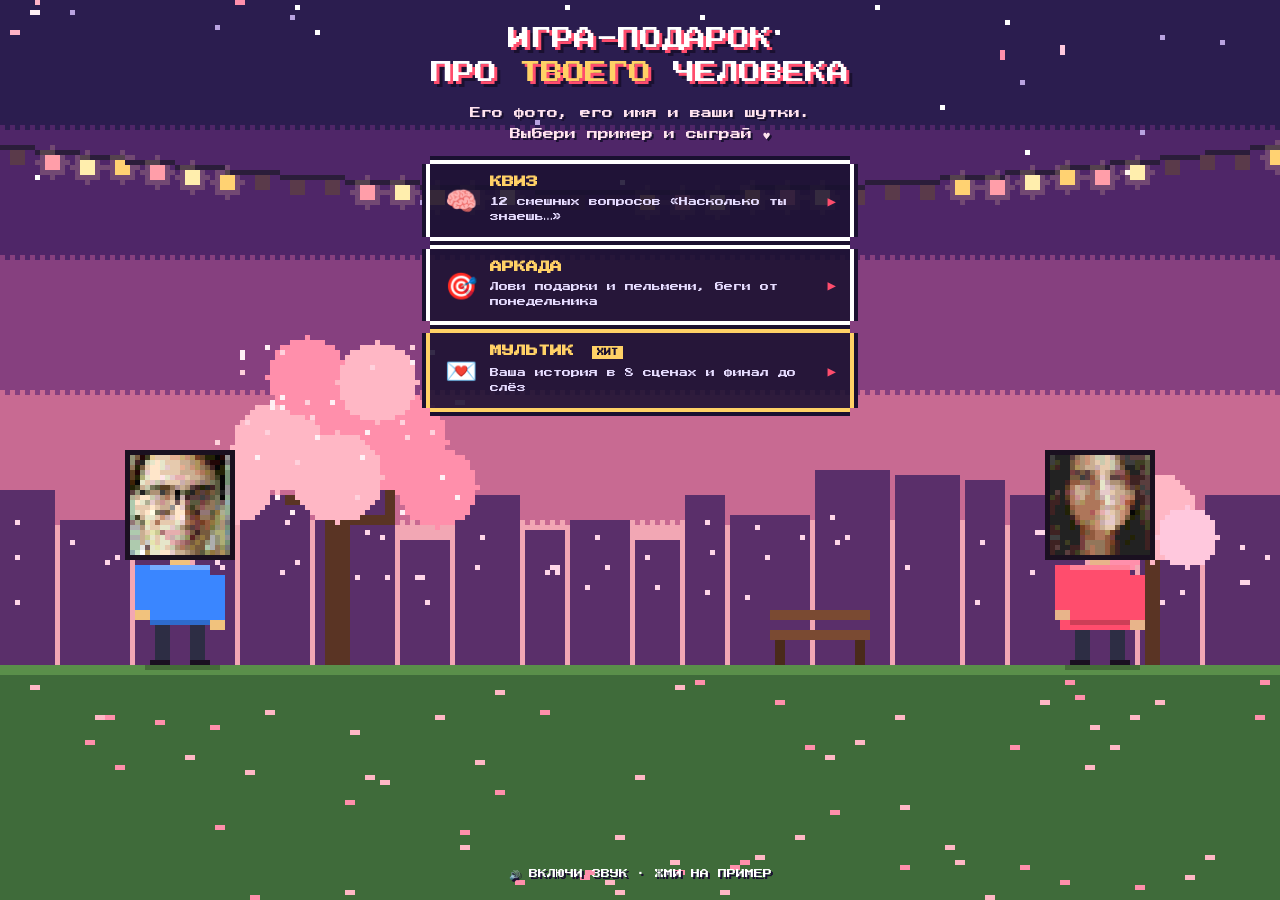
==== index.html @ fe9ec20d "Игра-подарок" ====
<!doctype html>
<html lang="ru">
<head>
  <meta charset="utf-8" />
  <link rel="icon" href="data:," />
  <meta name="viewport" content="width=device-width, initial-scale=1, viewport-fit=cover" />
  <meta name="theme-color" content="#2b1d4f" />
  <title>Игра-подарок про твоего человека</title>
  <meta name="description" content="Персональная игра в подарок: квиз, аркада и пиксельный мультик про любимого человека." />
  <link rel="stylesheet" href="shared/style.css" />
  <style>
    body { background: #2b1d4f; font-family: "Press Start 2P", monospace; }
    canvas { position: fixed; inset: 0; width: 100%; height: 100%; image-rendering: pixelated; image-rendering: crisp-edges; }
    .menu {
      position: fixed; left: 0; right: 0; top: 0; z-index: 5;
      display: flex; flex-direction: column; align-items: center; gap: 14px;
      padding: calc(22px + env(safe-area-inset-top)) 16px 0;
    }
    .logo { font-size: clamp(15px, 4.6vw, 22px); line-height: 1.55; text-align: center; color: #fff; text-shadow: 3px 3px 0 #ff4d6d, 6px 6px 0 #1a1030; max-width: 460px; }
    .logo span { color: #ffd166; }
    .sub { font-size: clamp(9px, 2.6vw, 11px); line-height: 1.9; text-align: center; color: #ffe3ee; text-shadow: 2px 2px 0 #1a1030; max-width: 400px; }
    .items { display: flex; flex-direction: column; gap: 12px; width: min(92vw, 420px); margin-top: 4px; }
    .item {
      display: flex; align-items: center; gap: 12px; padding: 12px 14px; text-decoration: none; color: #fff7ec;
      background: rgba(26, 16, 48, 0.88); touch-action: manipulation;
      box-shadow: 0 -4px 0 #fff, 0 4px 0 #fff, -4px 0 0 #fff, 4px 0 0 #fff, 0 -8px 0 #1a1030, 0 8px 0 #1a1030, -8px 0 0 #1a1030, 8px 0 0 #1a1030;
      transition: transform 0.08s steps(2);
    }
    .item:active { transform: translateY(3px); }
    .item .ico { font-size: 26px; width: 34px; text-align: center; flex: none; }
    .item b { display: block; font-size: 12px; color: #ffd166; margin-bottom: 6px; }
    .item small { display: block; font-size: 9px; line-height: 1.7; color: #e6dcff; }
    .item .go { margin-left: auto; color: #ff4d6d; font-size: 14px; animation: blink 0.9s steps(2) infinite; }
    .item.star { box-shadow: 0 -4px 0 #ffd166, 0 4px 0 #ffd166, -4px 0 0 #ffd166, 4px 0 0 #ffd166, 0 -8px 0 #1a1030, 0 8px 0 #1a1030, -8px 0 0 #1a1030, 8px 0 0 #1a1030; }
    .badge { display: inline-block; margin-left: 6px; padding: 3px 5px; font-size: 7px; color: #1a1030; background: #ffd166; vertical-align: middle; }
    .sound { position: fixed; left: 0; right: 0; bottom: calc(18px + env(safe-area-inset-bottom)); z-index: 5; text-align: center; font-size: 9px; line-height: 1.8; color: #fff; text-shadow: 2px 2px 0 #1a1030; animation: blink 1.6s steps(2) infinite; }
    .comic { position: fixed; z-index: 7; transform: translate(-50%, -50%) rotate(var(--rot)); font-family: "Press Start 2P", monospace; pointer-events: none; white-space: nowrap;
      text-shadow: 3px 3px 0 #1a1030, -2px -2px 0 #1a1030, 2px -2px 0 #1a1030, -2px 2px 0 #1a1030; animation: comic 1.5s cubic-bezier(0.2, 0.9, 0.3, 1.3) forwards; }
    @keyframes comic { 0% { transform: translate(-50%, -50%) rotate(var(--rot)) scale(0.2); opacity: 0; } 15% { transform: translate(-50%, -50%) rotate(var(--rot)) scale(1.25); opacity: 1; } 30% { transform: translate(-50%, -50%) rotate(var(--rot)) scale(1); } 80% { opacity: 1; } 100% { transform: translate(-50%, -90%) rotate(var(--rot)); opacity: 0; } }
    @keyframes blink { 50% { opacity: 0; } }
    /* низкие экраны: компактнее, чтобы человечки внизу оставались видны */
    @media (max-height: 700px) {
      .menu { gap: 10px; padding-top: calc(14px + env(safe-area-inset-top)); }
      .item { padding: 9px 12px; }
      .item small { display: none; }
      .item b { margin-bottom: 0; }
    }
  </style>
</head>
<body>
  <canvas id="c"></canvas>
  <div class="menu">
    <div class="logo">ИГРА-ПОДАРОК<br />ПРО <span>ТВОЕГО</span> ЧЕЛОВЕКА</div>
    <div class="sub">Его фото, его имя и ваши шутки.<br />Выбери пример и сыграй ♥</div>
    <div class="items">
      <a class="item" href="quiz/?order=demo"><div class="ico">🧠</div><div><b>КВИЗ</b><small>12 смешных вопросов «Насколько ты знаешь…»</small></div><span class="go">▶</span></a>
      <a class="item" href="arcade/?order=demo"><div class="ico">🎯</div><div><b>АРКАДА</b><small>Лови подарки и пельмени, беги от понедельника</small></div><span class="go">▶</span></a>
      <a class="item star" href="quest/?order=demo"><div class="ico">💌</div><div><b>МУЛЬТИК <span class="badge">ХИТ</span></b><small>Ваша история в 8 сценах и финал до слёз</small></div><span class="go">▶</span></a>
    </div>
  </div>
  <div class="sound">🔊 ВКЛЮЧИ ЗВУК · ЖМИ НА ПРИМЕР</div>

  <script>window.GIFT_ROOT = "./";</script>
  <script src="shared/engine.js"></script>
  <script src="quest/pixel.js"></script>
  <script>
    // Живой фон: сакура, двое человечков и милые сценки по кругу
    Pix.init(document.getElementById("c"));
    Gift.loadOrder().then(async (G) => {
      const [hi, fi] = await Promise.all([Gift.loadImage(G.hero.photo), Gift.loadImage(G.from.photo)]);
      Pix.setChars(Pix.makeFace(hi), G.hero.look || {}, Pix.makeFace(fi), G.from.look || {});
      const loop = ["heart", "dance", "kiss", "laugh"];
      let k = 0;
      const cycle = () => {
        Pix.setScene("sakura");
        Pix.act("enter");
        setTimeout(() => Pix.act(loop[k++ % loop.length]), 2600);
        setTimeout(cycle, 9000);
      };
      cycle();
    }).catch(() => {});
  </script>
</body>
</html>
---- shared/style.css ----
/* Пиксельный шрифт Press Start 2P (Google Fonts, лицензия OFL), лежат локально — не зависят от доступа к Google */
@font-face { font-family: "Press Start 2P"; font-display: swap; src: url(fonts/ps2p-cyr.woff2) format("woff2"); unicode-range: U+0301, U+0400-045F, U+0490-0491, U+04B0-04B1, U+2116; }
@font-face { font-family: "Press Start 2P"; font-display: swap; src: url(fonts/ps2p-lat.woff2) format("woff2"); unicode-range: U+0000-00FF, U+2000-206F; }

* { box-sizing: border-box; margin: 0; padding: 0; -webkit-tap-highlight-color: transparent; }

:root {
  --bg: #1b1030;
  --card: #2a1a48;
  --accent: #ff4d6d;
  --accent2: #ffd166;
  --text: #fff7ec;
  --muted: #c9b8e8;
}

html, body {
  height: 100%;
  background: radial-gradient(circle at 50% 0%, #3a1f66 0%, var(--bg) 70%);
  color: var(--text);
  font-family: "Nunito", system-ui, -apple-system, "Segoe UI", Roboto, sans-serif;
  overflow: hidden;
  user-select: none;
  -webkit-user-select: none;
  overscroll-behavior: none;
  -webkit-text-size-adjust: 100%;
}

a, button { touch-action: manipulation; }

.screen {
  position: fixed;
  inset: 0;
  display: flex;
  flex-direction: column;
  padding: calc(24px + env(safe-area-inset-top)) 20px calc(24px + env(safe-area-inset-bottom));
  max-width: 520px;
  margin: 0 auto;
}
.center { align-items: center; justify-content: center; text-align: center; gap: 16px; }
.hidden { display: none !important; }

h1 { font-size: 30px; line-height: 1.15; font-weight: 900; }
h2 { font-size: 24px; line-height: 1.2; font-weight: 800; }
p { font-size: 17px; line-height: 1.45; color: var(--muted); }

.avatar {
  width: 140px;
  height: 140px;
  border-radius: 50%;
  object-fit: cover;
  border: 5px solid var(--accent2);
  box-shadow: 0 0 0 6px rgba(255, 209, 102, 0.2), 0 12px 40px rgba(0, 0, 0, 0.4);
}
.avatar.wobble { animation: wobble 2.4s ease-in-out infinite; }

.btn {
  appearance: none;
  border: none;
  border-radius: 18px;
  padding: 16px 22px;
  font: inherit;
  font-size: 18px;
  font-weight: 800;
  color: #2b1300;
  background: linear-gradient(180deg, #ffe08a, var(--accent2));
  box-shadow: 0 5px 0 #c9901f, 0 10px 24px rgba(0, 0, 0, 0.3);
  cursor: pointer;
  transition: transform 0.12s ease-out, box-shadow 0.12s ease-out;
  width: 100%;
  max-width: 360px;
}
.btn:active { transform: translateY(4px); box-shadow: 0 1px 0 #c9901f, 0 4px 12px rgba(0, 0, 0, 0.3); }
.btn.pink { color: #fff; background: linear-gradient(180deg, #ff7790, var(--accent)); box-shadow: 0 5px 0 #b3203d, 0 10px 24px rgba(0, 0, 0, 0.3); }
.btn.ghost { background: rgba(255, 255, 255, 0.08); color: var(--text); box-shadow: none; border: 2px solid rgba(255, 255, 255, 0.18); }

.confetti {
  position: fixed;
  top: -12px;
  width: 9px;
  height: 14px;
  border-radius: 2px;
  z-index: 999;
  pointer-events: none;
  animation: fall linear forwards;
}

@keyframes fall { to { top: 110vh; transform: rotate(720deg) translateX(40px); } }
@keyframes wobble { 0%, 100% { transform: rotate(-4deg) scale(1); } 50% { transform: rotate(4deg) scale(1.05); } }
@keyframes pop { 0% { transform: scale(0.6); opacity: 0; } 60% { transform: scale(1.08); opacity: 1; } 100% { transform: scale(1); } }
@keyframes fadeUp { from { opacity: 0; transform: translateY(14px); } to { opacity: 1; transform: none; } }

.pop { animation: pop 0.35s cubic-bezier(0.2, 0.9, 0.3, 1.2) both; }
.fade-up { animation: fadeUp 0.5s ease-out both; }

@media (prefers-reduced-motion: reduce) {
  .avatar.wobble, .pop, .fade-up { animation: none; }
}
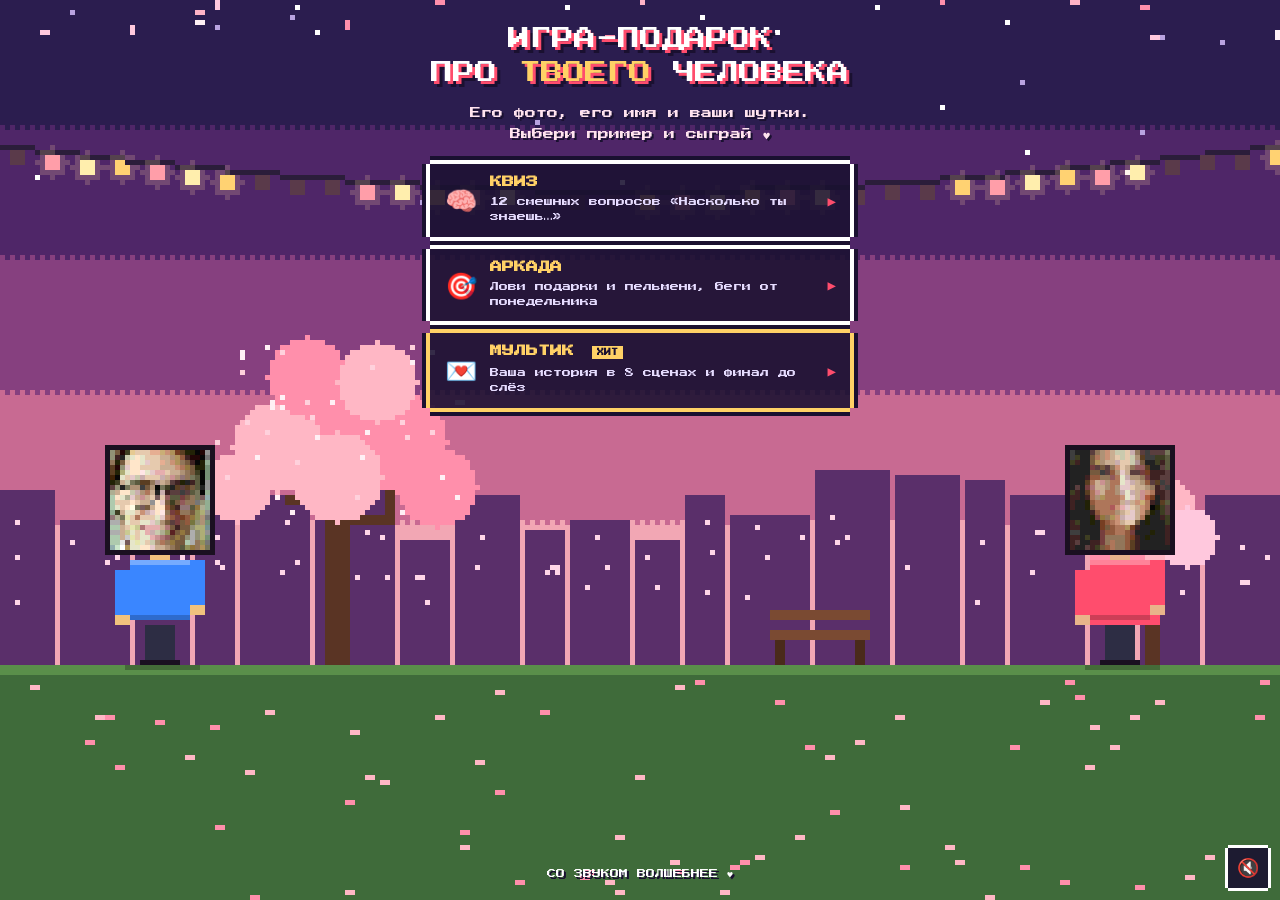
==== commit 2dd76f60: "Игра-подарок" ====
--- a/index.html
+++ b/index.html
@@ -58,7 +58,7 @@
       <a class="item star" href="quest/?order=demo"><div class="ico">💌</div><div><b>МУЛЬТИК <span class="badge">ХИТ</span></b><small>Ваша история в 8 сценах и финал до слёз</small></div><span class="go">▶</span></a>
     </div>
   </div>
-  <div class="sound">🔊 ВКЛЮЧИ ЗВУК · ЖМИ НА ПРИМЕР</div>
+  <div class="sound">СО ЗВУКОМ ВОЛШЕБНЕЕ ♥</div>
 
   <script>window.GIFT_ROOT = "./";</script>
   <script src="shared/engine.js"></script>
@@ -66,6 +66,10 @@
   <script>
     // Живой фон: сакура, двое человечков и милые сценки по кругу
     Pix.init(document.getElementById("c"));
+    const snd = Gift.soundButton("love");
+    Gift.music.swell = 0.3;
+    const wake = (e) => { if (e.target.closest(".snd")) return; document.removeEventListener("pointerdown", wake); Gift.music.start("love"); snd.refresh(); };
+    document.addEventListener("pointerdown", wake);
     Gift.loadOrder().then(async (G) => {
       const [hi, fi] = await Promise.all([Gift.loadImage(G.hero.photo), Gift.loadImage(G.from.photo)]);
       Pix.setChars(Pix.makeFace(hi), G.hero.look || {}, Pix.makeFace(fi), G.from.look || {});
--- a/shared/style.css
+++ b/shared/style.css
@@ -95,3 +95,12 @@
 @media (prefers-reduced-motion: reduce) {
   .avatar.wobble, .pop, .fade-up { animation: none; }
 }
+
+/* Пиксельная кнопка звука */
+.snd {
+  position: fixed; z-index: 60; bottom: calc(12px + env(safe-area-inset-bottom)); right: calc(12px + env(safe-area-inset-right));
+  width: 40px; height: 40px; padding: 0; border: none; font-size: 18px; line-height: 40px; text-align: center; cursor: pointer;
+  background: rgba(26, 16, 48, 0.88); touch-action: manipulation;
+  box-shadow: 0 -3px 0 #fff, 0 3px 0 #fff, -3px 0 0 #fff, 3px 0 0 #fff;
+}
+.snd:active { transform: translateY(2px); }
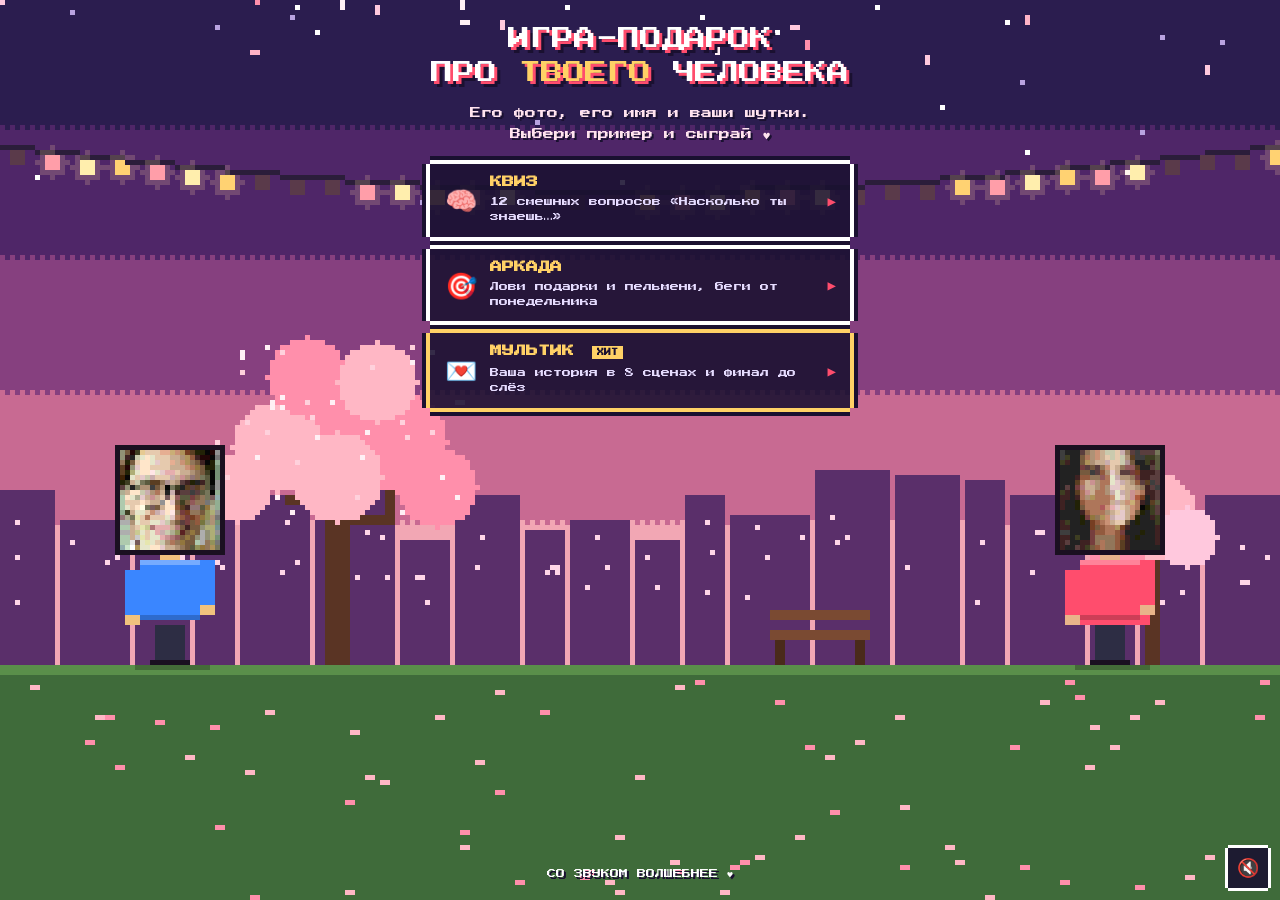
==== commit 4d462823: "Игра-подарок" ====
--- a/index.html
+++ b/index.html
@@ -7,7 +7,7 @@
   <meta name="theme-color" content="#2b1d4f" />
   <title>Игра-подарок про твоего человека</title>
   <meta name="description" content="Персональная игра в подарок: квиз, аркада и пиксельный мультик про любимого человека." />
-  <link rel="stylesheet" href="shared/style.css" />
+  <link rel="stylesheet" href="shared/style.css?v=20261003211951" />
   <style>
     body { background: #2b1d4f; font-family: "Press Start 2P", monospace; }
     canvas { position: fixed; inset: 0; width: 100%; height: 100%; image-rendering: pixelated; image-rendering: crisp-edges; }
@@ -61,8 +61,8 @@
   <div class="sound">СО ЗВУКОМ ВОЛШЕБНЕЕ ♥</div>
 
   <script>window.GIFT_ROOT = "./";</script>
-  <script src="shared/engine.js"></script>
-  <script src="quest/pixel.js"></script>
+  <script src="shared/engine.js?v=20261003211951"></script>
+  <script src="quest/pixel.js?v=20261003211951"></script>
   <script>
     // Живой фон: сакура, двое человечков и милые сценки по кругу
     Pix.init(document.getElementById("c"));
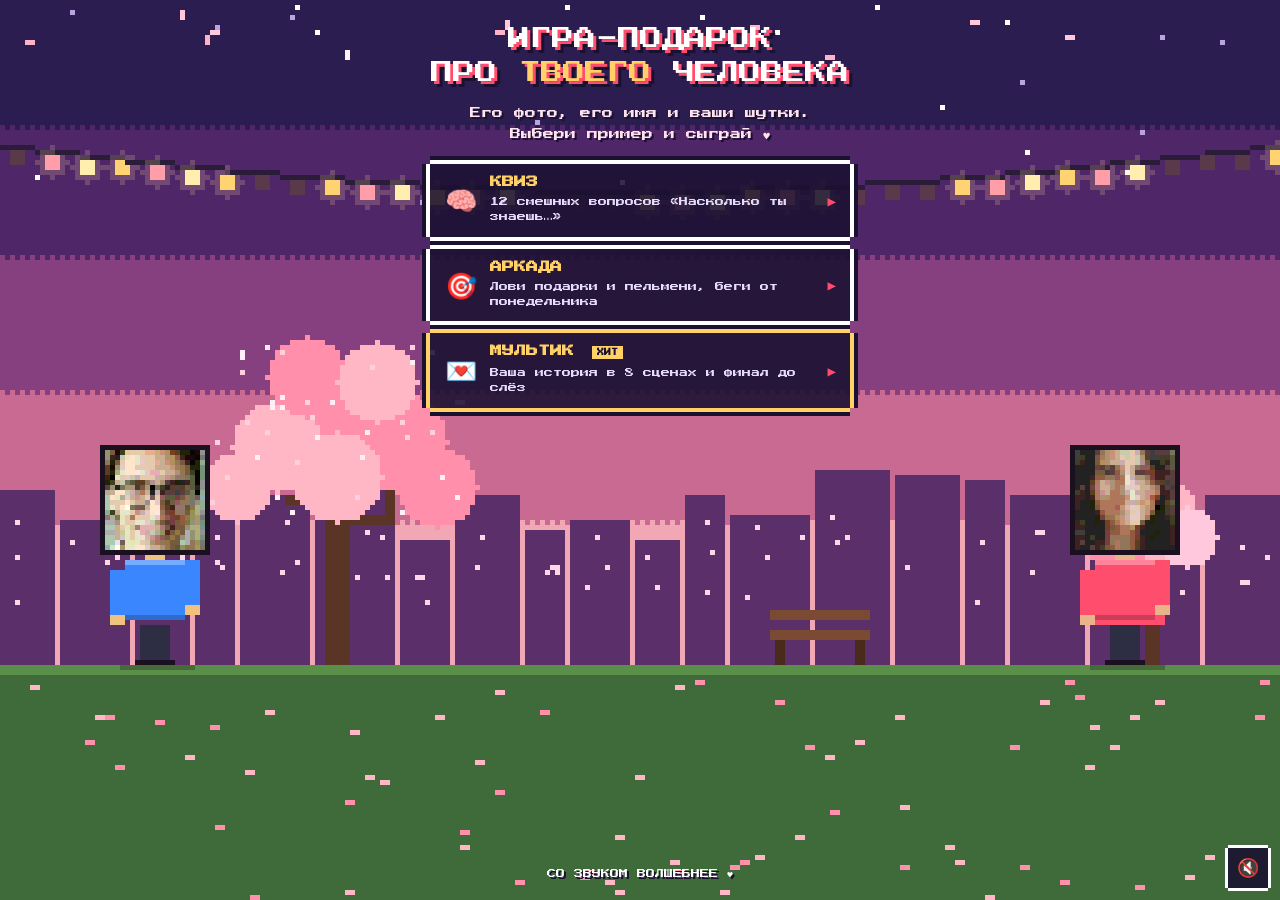
==== commit 44031974: "Игра-подарок" ====
--- a/index.html
+++ b/index.html
@@ -7,7 +7,7 @@
   <meta name="theme-color" content="#2b1d4f" />
   <title>Игра-подарок про твоего человека</title>
   <meta name="description" content="Персональная игра в подарок: квиз, аркада и пиксельный мультик про любимого человека." />
-  <link rel="stylesheet" href="shared/style.css?v=20261003211951" />
+  <link rel="stylesheet" href="shared/style.css?v=20261003213316" />
   <style>
     body { background: #2b1d4f; font-family: "Press Start 2P", monospace; }
     canvas { position: fixed; inset: 0; width: 100%; height: 100%; image-rendering: pixelated; image-rendering: crisp-edges; }
@@ -61,8 +61,8 @@
   <div class="sound">СО ЗВУКОМ ВОЛШЕБНЕЕ ♥</div>
 
   <script>window.GIFT_ROOT = "./";</script>
-  <script src="shared/engine.js?v=20261003211951"></script>
-  <script src="quest/pixel.js?v=20261003211951"></script>
+  <script src="shared/engine.js?v=20261003213316"></script>
+  <script src="quest/pixel.js?v=20261003213316"></script>
   <script>
     // Живой фон: сакура, двое человечков и милые сценки по кругу
     Pix.init(document.getElementById("c"));
--- a/shared/style.css
+++ b/shared/style.css
@@ -104,3 +104,12 @@
   box-shadow: 0 -3px 0 #fff, 0 3px 0 #fff, -3px 0 0 #fff, 3px 0 0 #fff;
 }
 .snd:active { transform: translateY(2px); }
+
+/* Пиксельная кнопка «назад к примерам» (только в демо) */
+.back {
+  position: fixed; z-index: 60; bottom: calc(12px + env(safe-area-inset-bottom)); left: calc(12px + env(safe-area-inset-left));
+  height: 40px; padding: 0 12px; display: flex; align-items: center; gap: 6px; text-decoration: none;
+  font-family: "Press Start 2P", monospace; font-size: 10px; color: #fff; background: rgba(26, 16, 48, 0.88); touch-action: manipulation;
+  box-shadow: 0 -3px 0 #fff, 0 3px 0 #fff, -3px 0 0 #fff, 3px 0 0 #fff;
+}
+.back:active { transform: translateY(2px); }
